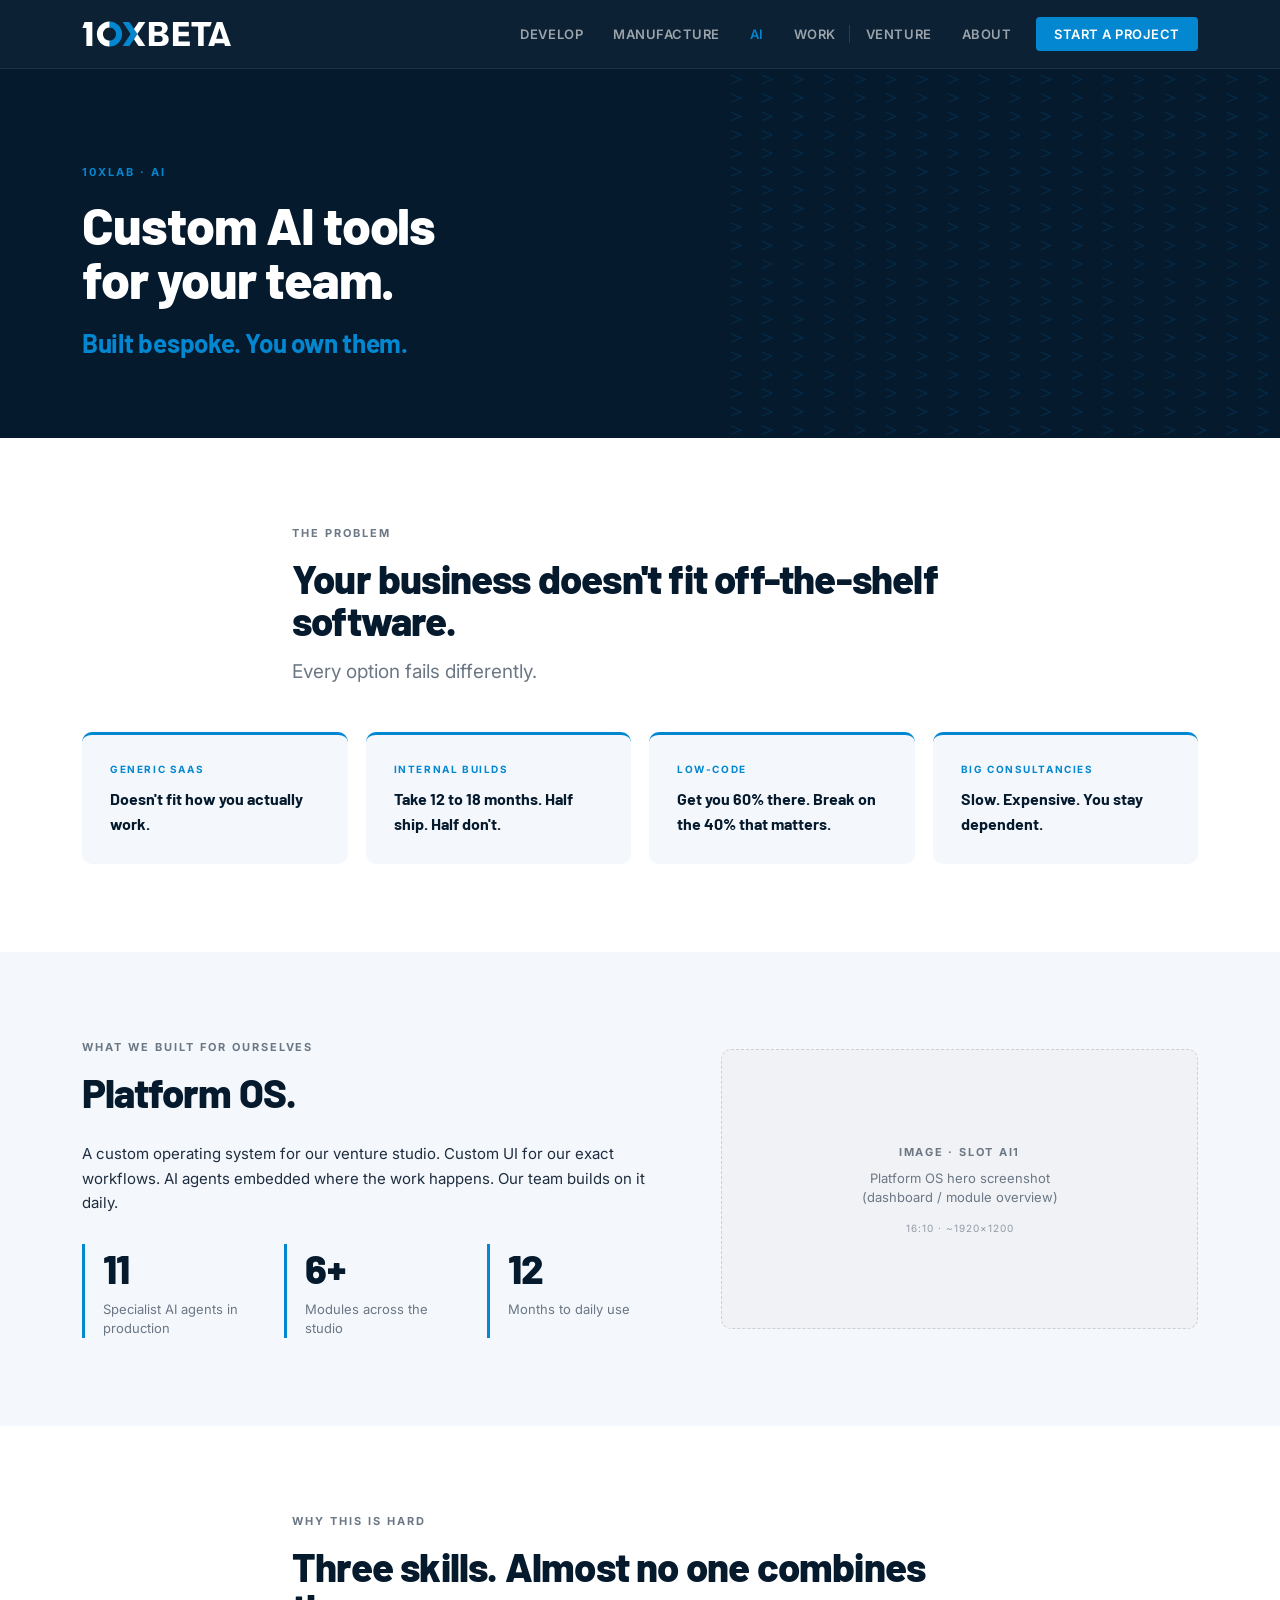
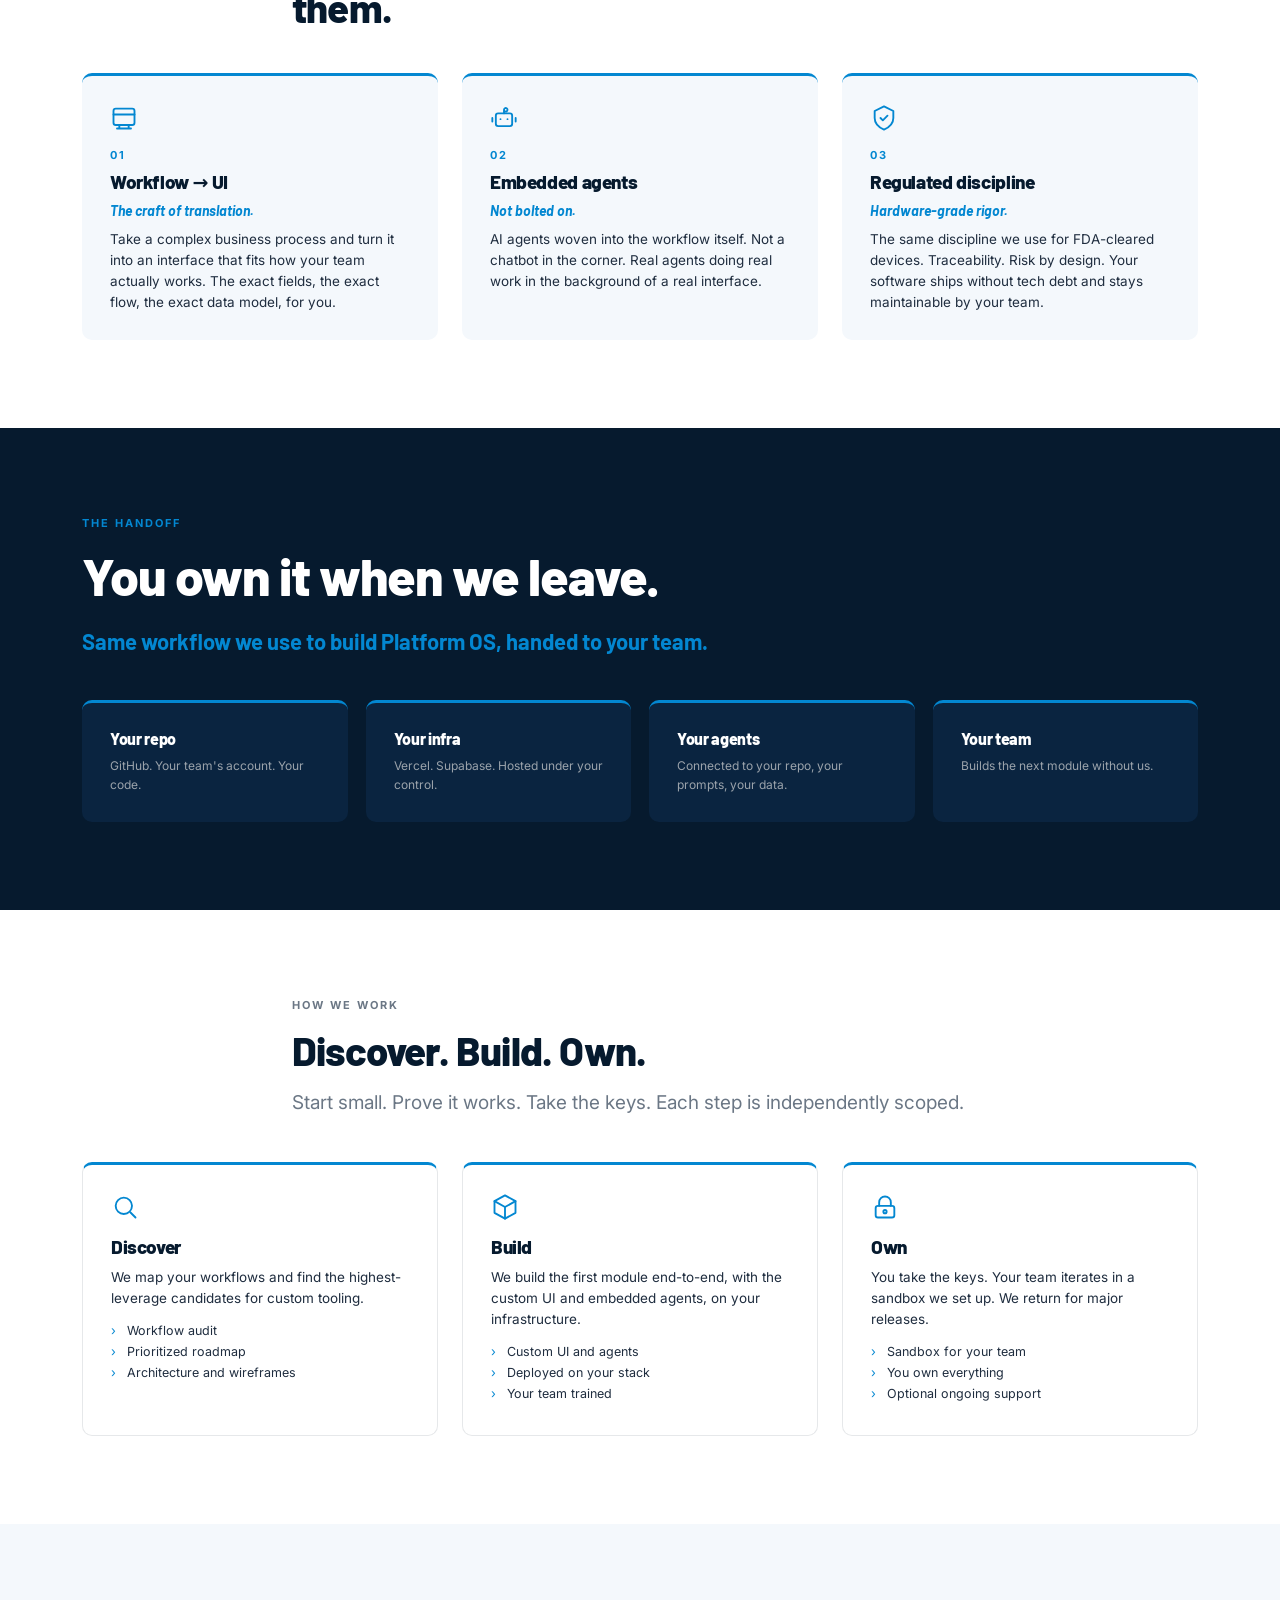
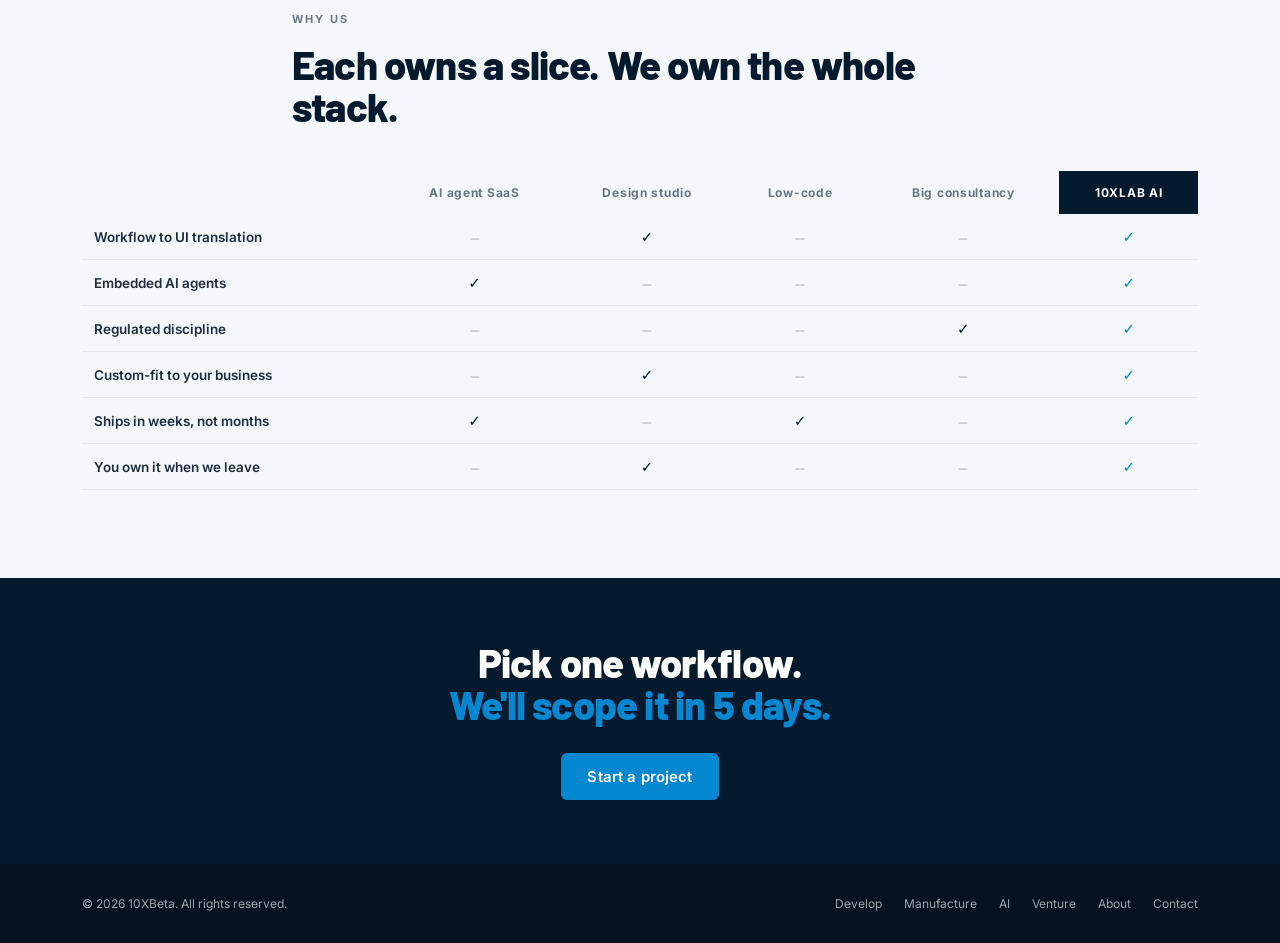
==== ai.html @ 8e8c8573 "Split monolith into multi-page static site (8 pages + README)" ====
<!doctype html>
<html lang="en">
<head>
<meta charset="utf-8">
<meta name="viewport" content="width=device-width, initial-scale=1">
<title>10XLAB AI — Custom AI tools for your team</title>
<meta name="description" content="Custom AI tools built bespoke for your team. Embedded agents inside a UI designed for how you actually work. You own them.">
<link rel="stylesheet" href="/styles.css">
</head>
<body>
<header>
  <div class="wrap"><div class="nav">
    <div class="logo"><a href="/" aria-label="10XBeta home"><svg viewBox="0 0 2010 350" xmlns="http://www.w3.org/2000/svg"><path fill="#0387D1" d="M370.1,5.1v81.7c48.7,0,88.2,39.5,88.2,88.2s-39.5,88.2-88.2,88.2v81.7C464,344.9,540,268.8,540,175C540,81.2,464,5.1,370.1,5.1z"/><polygon fill="#0387D1" points="637.2,12.2 546.4,12.2 654.3,175 547.3,337.8 638.1,337.8 745.1,175"/><path fill="#fff" d="M200.3,175c0,93.8,76.1,169.9,169.9,169.9v-81.7c-48.7,0-88.2-39.5-88.2-88.2c0-48.7,39.5-88.2,88.2-88.2V5.1C276.3,5.1,200.3,81.2,200.3,175z"/><polygon fill="#fff" points="34.3,12.2 5,95.2 56.4,95.2 59,95.2 58.9,98 58.9,337.8 139.1,337.8 139.1,12.2"/><polygon fill="#fff" points="761.4,337.8 852.1,337.8 745.1,175 699.7,244"/><polygon fill="#fff" points="1299.7,204.6 1437.7,204.6 1437.7,145.5 1299.7,145.5 1299.7,72.7 1437.7,72.7 1437.7,12.2 1224.4,12.2 1224.4,337.8 1451.9,337.8 1451.9,277.3 1299.7,277.3"/><path fill="#fff" d="M1889.6,12.2h-75.8l-115,325.5h79.5l11.2-39.5h124.8l11.2,39.5h79.5L1889.6,12.2z M1806.2,239.2l45.7-144.6l45.7,144.6H1806.2z"/><path fill="#fff" d="M1092.5,172.7c23.1-3.2,61.4-29.9,61.4-77.8c0-46.3-36.6-82.6-98.8-82.6H900.4v325.5h162.8c73.6,0,104-40.6,104-90.9S1126.7,177.2,1092.5,172.7z M1035.5,68c29.8,0,43.6,16,43.6,36.6s-13,41-43,41h-59.8L975.7,68H1035.5z M1041,282.1h-65.3l-0.1-82.3h66.3c28.9,0,44.6,19,44.6,41.2C1086.5,263.2,1069.8,282.1,1041,282.1z"/><polygon fill="#fff" points="762.3,12.2 699.7,106.6 745.1,175 853,12.2"/><polygon fill="#fff" points="1747.2,12.2 1473.9,12.2 1473.9,72.7 1563.2,72.7 1563.2,337.8 1638.1,337.8 1638.1,72.7 1725.8,72.7"/></svg></a></div>
    <nav class="navlinks">
      <a href="/develop">Develop</a>
      <a href="/manufacture">Manufacture</a>
      <a href="/ai" aria-current="page">AI</a>
      <a href="/work">Work</a>
      <a href="/venture" class="venture-tab">Venture</a>
      <a href="/about">About</a>
      <a href="/contact" class="nav-cta">Start a project</a>
    </nav>
  </div></div>
</header>

<main>
  <section class="hero" style="padding:96px 0 80px;">
    <svg class="chevfield" viewBox="0 0 400 600" preserveAspectRatio="none"></svg>
    <div class="wrap">
      <div class="eyebrow">10XLAB · AI</div>
      <h1 style="font-size:52px;">Custom AI tools<br>for your team.</h1>
      <div class="sub">Built bespoke. You own them.</div>
    </div>
  </section>

  <section>
    <div class="wrap section-head">
      <div class="eyebrow muted">The problem</div>
      <h2>Your business doesn't fit off-the-shelf software.</h2>
      <p class="lede mt-s">Every option fails differently.</p>
    </div>
    <div class="wrap">
      <div class="cards4">
        <div class="card"><div class="clabel">Generic SaaS</div><p style="font-family:var(--head);font-weight:700;font-size:16px;color:var(--navy);">Doesn't fit how you actually work.</p></div>
        <div class="card"><div class="clabel">Internal builds</div><p style="font-family:var(--head);font-weight:700;font-size:16px;color:var(--navy);">Take 12 to 18 months. Half ship. Half don't.</p></div>
        <div class="card"><div class="clabel">Low-code</div><p style="font-family:var(--head);font-weight:700;font-size:16px;color:var(--navy);">Get you 60% there. Break on the 40% that matters.</p></div>
        <div class="card"><div class="clabel">Big consultancies</div><p style="font-family:var(--head);font-weight:700;font-size:16px;color:var(--navy);">Slow. Expensive. You stay dependent.</p></div>
      </div>
    </div>
  </section>

  <section class="bg-sunken">
    <div class="wrap split wide-left">
      <div>
        <div class="eyebrow muted">What we built for ourselves</div>
        <h2>Platform OS.</h2>
        <p class="prose mt-m">A custom operating system for our venture studio. Custom UI for our exact workflows. AI agents embedded where the work happens. Our team builds on it daily.</p>
        <div class="stats" style="grid-template-columns:repeat(3,1fr);margin-top:28px;">
          <div class="stat"><div class="num">11</div><div class="lbl">Specialist AI agents in production</div></div>
          <div class="stat"><div class="num">6+</div><div class="lbl">Modules across the studio</div></div>
          <div class="stat"><div class="num">12</div><div class="lbl">Months to daily use</div></div>
        </div>
      </div>
      <div class="ph"><div class="pht">Image · Slot AI1</div><div class="phd">Platform OS hero screenshot<br>(dashboard / module overview)</div><div class="pha">16:10 · ~1920×1200</div></div>
    </div>
  </section>

  <section>
    <div class="wrap section-head">
      <div class="eyebrow muted">Why this is hard</div>
      <h2>Three skills. Almost no one combines them.</h2>
    </div>
    <div class="wrap">
      <div class="cards3">
        <div class="card"><div class="ico"><svg viewBox="0 0 24 24"><rect x="3" y="4" width="18" height="14" rx="2"/><path d="M3 9h18M8 18v3M16 18v3M6 21h12"/></svg></div><div class="cnum">01</div><h4>Workflow → UI</h4><div style="font-family:var(--head);font-weight:700;font-style:italic;color:var(--blue);font-size:14px;margin-bottom:10px;">The craft of translation.</div><p>Take a complex business process and turn it into an interface that fits how your team actually works. The exact fields, the exact flow, the exact data model, for you.</p></div>
        <div class="card"><div class="ico"><svg viewBox="0 0 24 24"><rect x="5" y="8" width="14" height="11" rx="2"/><path d="M12 8V5M12 5a1.5 1.5 0 1 0 0-.01"/><path d="M9 13h.01M15 13h.01"/><path d="M2 12v3M22 12v3"/></svg></div><div class="cnum">02</div><h4>Embedded agents</h4><div style="font-family:var(--head);font-weight:700;font-style:italic;color:var(--blue);font-size:14px;margin-bottom:10px;">Not bolted on.</div><p>AI agents woven into the workflow itself. Not a chatbot in the corner. Real agents doing real work in the background of a real interface.</p></div>
        <div class="card"><div class="ico"><svg viewBox="0 0 24 24"><path d="M12 2l8 4v6c0 5-3.5 8-8 10-4.5-2-8-5-8-10V6z"/><path d="M9 12l2 2 4-4"/></svg></div><div class="cnum">03</div><h4>Regulated discipline</h4><div style="font-family:var(--head);font-weight:700;font-style:italic;color:var(--blue);font-size:14px;margin-bottom:10px;">Hardware-grade rigor.</div><p>The same discipline we use for FDA-cleared devices. Traceability. Risk by design. Your software ships without tech debt and stays maintainable by your team.</p></div>
      </div>
    </div>
  </section>

  <section class="bg-navy">
    <div class="wrap moment">
      <div class="eyebrow">The handoff</div>
      <h2>You own it when we leave.</h2>
      <div class="msub">Same workflow we use to build Platform OS, handed to your team.</div>
      <div class="cards4 mt-l">
        <div class="card" style="background:var(--navy-2);"><h4 style="color:var(--white);font-size:16px;">Your repo</h4><p style="color:var(--dim);font-size:12px;">GitHub. Your team's account. Your code.</p></div>
        <div class="card" style="background:var(--navy-2);"><h4 style="color:var(--white);font-size:16px;">Your infra</h4><p style="color:var(--dim);font-size:12px;">Vercel. Supabase. Hosted under your control.</p></div>
        <div class="card" style="background:var(--navy-2);"><h4 style="color:var(--white);font-size:16px;">Your agents</h4><p style="color:var(--dim);font-size:12px;">Connected to your repo, your prompts, your data.</p></div>
        <div class="card" style="background:var(--navy-2);"><h4 style="color:var(--white);font-size:16px;">Your team</h4><p style="color:var(--dim);font-size:12px;">Builds the next module without us.</p></div>
      </div>
    </div>
  </section>

  <section>
    <div class="wrap section-head">
      <div class="eyebrow muted">How we work</div>
      <h2>Discover. Build. Own.</h2>
      <p class="lede mt-s">Start small. Prove it works. Take the keys. Each step is independently scoped.</p>
    </div>
    <div class="wrap">
      <div class="cards3">
        <div class="card outline"><div class="ico"><svg viewBox="0 0 24 24"><circle cx="11" cy="11" r="7"/><path d="M21 21l-4.3-4.3"/></svg></div><h4>Discover</h4><p style="margin-bottom:14px;">We map your workflows and find the highest-leverage candidates for custom tooling.</p><ul style="list-style:none;"><li style="font-size:12.5px;color:var(--text);padding-left:16px;position:relative;margin-bottom:6px;"><span style="position:absolute;left:0;color:var(--blue);">›</span>Workflow audit</li><li style="font-size:12.5px;color:var(--text);padding-left:16px;position:relative;margin-bottom:6px;"><span style="position:absolute;left:0;color:var(--blue);">›</span>Prioritized roadmap</li><li style="font-size:12.5px;color:var(--text);padding-left:16px;position:relative;margin-bottom:6px;"><span style="position:absolute;left:0;color:var(--blue);">›</span>Architecture and wireframes</li></ul></div>
        <div class="card outline"><div class="ico"><svg viewBox="0 0 24 24"><path d="M12 2l9 5v10l-9 5-9-5V7z"/><path d="M3 7l9 5 9-5M12 12v10"/></svg></div><h4>Build</h4><p style="margin-bottom:14px;">We build the first module end-to-end, with the custom UI and embedded agents, on your infrastructure.</p><ul style="list-style:none;"><li style="font-size:12.5px;color:var(--text);padding-left:16px;position:relative;margin-bottom:6px;"><span style="position:absolute;left:0;color:var(--blue);">›</span>Custom UI and agents</li><li style="font-size:12.5px;color:var(--text);padding-left:16px;position:relative;margin-bottom:6px;"><span style="position:absolute;left:0;color:var(--blue);">›</span>Deployed on your stack</li><li style="font-size:12.5px;color:var(--text);padding-left:16px;position:relative;margin-bottom:6px;"><span style="position:absolute;left:0;color:var(--blue);">›</span>Your team trained</li></ul></div>
        <div class="card outline"><div class="ico"><svg viewBox="0 0 24 24"><path d="M7 11V8a5 5 0 0 1 10 0v3"/><rect x="4" y="11" width="16" height="10" rx="2"/><circle cx="12" cy="16" r="1.4"/></svg></div><h4>Own</h4><p style="margin-bottom:14px;">You take the keys. Your team iterates in a sandbox we set up. We return for major releases.</p><ul style="list-style:none;"><li style="font-size:12.5px;color:var(--text);padding-left:16px;position:relative;margin-bottom:6px;"><span style="position:absolute;left:0;color:var(--blue);">›</span>Sandbox for your team</li><li style="font-size:12.5px;color:var(--text);padding-left:16px;position:relative;margin-bottom:6px;"><span style="position:absolute;left:0;color:var(--blue);">›</span>You own everything</li><li style="font-size:12.5px;color:var(--text);padding-left:16px;position:relative;margin-bottom:6px;"><span style="position:absolute;left:0;color:var(--blue);">›</span>Optional ongoing support</li></ul></div>
      </div>
    </div>
  </section>

  <section class="bg-sunken">
    <div class="wrap section-head">
      <div class="eyebrow muted">Why us</div>
      <h2>Each owns a slice. We own the whole stack.</h2>
    </div>
    <div class="wrap">
      <table class="ctable">
        <thead><tr><th></th><th>AI agent SaaS</th><th>Design studio</th><th>Low-code</th><th>Big consultancy</th><th class="us">10XLAB AI</th></tr></thead>
        <tbody>
          <tr><td>Workflow to UI translation</td><td class="no">—</td><td class="yes">✓</td><td class="no">—</td><td class="no">—</td><td class="us yes">✓</td></tr>
          <tr><td>Embedded AI agents</td><td class="yes">✓</td><td class="no">—</td><td class="no">—</td><td class="no">—</td><td class="us yes">✓</td></tr>
          <tr><td>Regulated discipline</td><td class="no">—</td><td class="no">—</td><td class="no">—</td><td class="yes">✓</td><td class="us yes">✓</td></tr>
          <tr><td>Custom-fit to your business</td><td class="no">—</td><td class="yes">✓</td><td class="no">—</td><td class="no">—</td><td class="us yes">✓</td></tr>
          <tr><td>Ships in weeks, not months</td><td class="yes">✓</td><td class="no">—</td><td class="yes">✓</td><td class="no">—</td><td class="us yes">✓</td></tr>
          <tr><td>You own it when we leave</td><td class="no">—</td><td class="yes">✓</td><td class="no">—</td><td class="no">—</td><td class="us yes">✓</td></tr>
        </tbody>
      </table>
    </div>
  </section>

  <section class="bg-navy tight">
    <div class="wrap" style="text-align:center;">
      <h2 style="font-size:40px;">Pick one workflow.<br><span style="color:var(--blue);">We'll scope it in 5 days.</span></h2>
      <a class="btn btn-primary mt-m" href="/contact">Start a project</a>
    </div>
  </section>
</main>

<footer class="foot">
  <div class="wrap foot-row">
    <div>© 2026 10XBeta. All rights reserved.</div>
    <div class="foot-links"><a href="/develop">Develop</a><a href="/manufacture">Manufacture</a><a href="/ai">AI</a><a href="/venture">Venture</a><a href="/about">About</a><a href="/contact">Contact</a></div>
  </div>
</footer>
<script src="/script.js" defer></script>
</body>
</html>
---- styles.css ----
@import url('https://fonts.googleapis.com/css2?family=Barlow:wght@400;500;600;700;800&family=Inter:wght@400;500;600&display=swap');

:root {
  --navy: #061A2E;
  --navy-2: #0A2440;
  --blue: #0387D1;
  --white: #FFFFFF;
  --text: #1F2D3F;
  --muted: #6B7785;
  --dim: #9BA3AB;
  --dim2: #CDD1D5;
  --border: #E6E8EA;
  --sunken: #F4F8FC;
  --ph-bg: #F0F2F5;
  --ph-border: #CDD1D5;
  --head: 'Barlow', system-ui, sans-serif;
  --body: 'Inter', system-ui, sans-serif;
}

* { margin: 0; padding: 0; box-sizing: border-box; }

body { font-family: var(--body); color: var(--text); background: var(--white); -webkit-font-smoothing: antialiased; }

.wrap { max-width: 1180px; margin: 0 auto; padding: 0 32px; }

/* ── NAV ── */
header {
  position: sticky; top: 0; z-index: 100;
  background: rgba(6,26,46,0.97); backdrop-filter: blur(8px);
  border-bottom: 1px solid rgba(255,255,255,0.08);
}
.nav { display: flex; align-items: center; justify-content: space-between; height: 68px; }
.logo { display: flex; align-items: center; gap: 0; }
.logo a { display: inline-flex; }
.logo svg { height: 26px; }
.navlinks { display: flex; gap: 4px; align-items: center; }
.navlinks a {
  font-family: var(--body); font-size: 13px; font-weight: 600;
  color: var(--dim); letter-spacing: 0.04em; text-transform: uppercase;
  padding: 8px 13px; border-radius: 4px; transition: all 0.15s; text-decoration: none;
}
.navlinks a:hover { color: var(--white); }
.navlinks a[aria-current="page"] { color: var(--blue); }
.nav-cta {
  background: var(--blue) !important; color: var(--white) !important;
  padding: 9px 18px !important; border-radius: 5px; margin-left: 8px;
}
.nav-cta:hover { background: #0470b0 !important; }
.venture-tab { position: relative; }
.venture-tab::before {
  content: ''; position: absolute; left: -4px; top: 50%; transform: translateY(-50%);
  width: 1px; height: 18px; background: rgba(255,255,255,0.12);
}

/* ── SECTIONS ── */
section { padding: 88px 0; }
section.tight { padding: 64px 0; }

.eyebrow {
  font-size: 11px; font-weight: 700; letter-spacing: 0.18em; text-transform: uppercase;
  color: var(--blue); margin-bottom: 18px;
}
.eyebrow.muted { color: var(--muted); }

h1, h2, h3, h4 { font-family: var(--head); font-weight: 800; color: var(--navy); letter-spacing: -0.02em; line-height: 1.04; }
h1 { font-size: 60px; }
h2 { font-size: 40px; }
h3 { font-size: 26px; }
.lede { font-size: 19px; line-height: 1.6; color: var(--muted); font-weight: 400; }
.prose { font-size: 15px; line-height: 1.65; color: var(--text); }

.blue { color: var(--blue); }

/* ── HERO ── */
.hero { background: var(--navy); color: var(--white); position: relative; overflow: hidden; padding: 120px 0 110px; }
.hero h1 { color: var(--white); font-size: 64px; max-width: 880px; }
.hero .sub { font-family: var(--head); font-weight: 700; font-size: 26px; color: var(--blue); margin-top: 22px; letter-spacing: -0.01em; }
.hero .desc { font-size: 17px; color: var(--dim); margin-top: 26px; max-width: 620px; line-height: 1.6; }
.chevfield { position: absolute; top: 0; right: 0; width: 44%; height: 100%; opacity: 0.45; pointer-events: none; }

/* ── HERO LAYOUT WITH CYCLING PRODUCT ── */
.hero-grid { display: grid; grid-template-columns: 1.05fr 0.95fr; gap: 40px; align-items: center; position: relative; z-index: 2; }
.hero-stage { position: relative; min-height: 380px; display: flex; align-items: center; justify-content: center; }
.hero-stage .cyc {
  position: absolute; inset: 0; display: flex; align-items: center; justify-content: center;
  opacity: 0; transition: opacity 1.1s ease-in-out;
}
.hero-stage .cyc.on { opacity: 1; }
.hero-stage .prodph {
  width: 88%; max-width: 420px; aspect-ratio: 1/1; border-radius: 12px;
  background: radial-gradient(circle at 50% 45%, rgba(3,135,209,0.16), rgba(3,135,209,0) 62%);
  display: flex; flex-direction: column; align-items: center; justify-content: center;
  text-align: center; color: var(--dim); border: 1.5px dashed rgba(255,255,255,0.18);
}
.hero-stage .prodph .pht { font-size: 10px; font-weight: 700; letter-spacing: 0.16em; text-transform: uppercase; color: var(--blue); margin-bottom: 8px; }
.hero-stage .prodph .phd { font-size: 12px; line-height: 1.45; color: var(--dim2); max-width: 80%; }
.hero-dots { position: absolute; bottom: 8px; left: 50%; transform: translateX(-50%); display: flex; gap: 7px; z-index: 3; }
.hero-dots span { width: 6px; height: 6px; border-radius: 50%; background: rgba(255,255,255,0.25); transition: background 0.3s; }
.hero-dots span.on { background: var(--blue); }
@media (max-width: 900px) { .hero-grid { grid-template-columns: 1fr; } .hero-stage { min-height: 280px; margin-top: 30px; } }

.hero-ctas { margin-top: 38px; display: flex; gap: 14px; flex-wrap: wrap; }
.btn {
  font-family: var(--body); font-weight: 600; font-size: 15px; cursor: pointer;
  padding: 14px 26px; border-radius: 6px; border: none; transition: all 0.15s; letter-spacing: 0.01em;
  text-decoration: none; display: inline-block;
}
.btn-primary { background: var(--blue); color: var(--white); }
.btn-primary:hover { background: #0470b0; }
.btn-ghost { background: transparent; color: var(--white); border: 1px solid rgba(255,255,255,0.25); }
.btn-ghost:hover { border-color: var(--white); }

/* ── DOORS ── */
.doors { display: grid; grid-template-columns: repeat(3, 1fr); gap: 22px; margin-top: 56px; }
.door {
  background: var(--navy-2); border-radius: 10px; padding: 30px 28px;
  border-top: 3px solid var(--blue); transition: transform 0.15s, box-shadow 0.15s; text-align: left;
  text-decoration: none; display: block; color: inherit;
}
.door:hover { transform: translateY(-4px); }
.door .dlabel { font-size: 11px; font-weight: 700; letter-spacing: 0.16em; text-transform: uppercase; color: var(--blue); }
.door h3 { color: var(--white); margin: 14px 0 10px; font-size: 24px; }
.door p { color: var(--dim); font-size: 14px; line-height: 1.55; }
.door .arrow { color: var(--blue); font-size: 20px; margin-top: 16px; display: inline-block; }

/* ── STATS ── */
.stats { display: grid; grid-template-columns: repeat(4, 1fr); gap: 24px; }
.stat { border-left: 3px solid var(--blue); padding-left: 18px; }
.stat .num { font-family: var(--head); font-weight: 800; font-size: 40px; color: var(--navy); letter-spacing: -0.02em; }
.stat.dark .num { color: var(--white); }
.stat .lbl { font-size: 13px; color: var(--muted); margin-top: 8px; line-height: 1.45; }
.stat.dark .lbl { color: var(--dim); }

/* ── CARDS ── */
.cards3 { display: grid; grid-template-columns: repeat(3, 1fr); gap: 24px; }
.cards4 { display: grid; grid-template-columns: repeat(4, 1fr); gap: 18px; }
.cards2 { display: grid; grid-template-columns: repeat(2, 1fr); gap: 28px; }
.card { background: var(--sunken); border-radius: 10px; padding: 28px; border-top: 3px solid var(--blue); }
.card.outline { background: var(--white); border: 1px solid var(--border); border-top: 3px solid var(--blue); }
.card .clabel { font-size: 10px; font-weight: 700; letter-spacing: 0.16em; text-transform: uppercase; color: var(--blue); margin-bottom: 12px; }
.card h4 { font-size: 19px; margin-bottom: 10px; }
.card p { font-size: 13.5px; line-height: 1.55; color: var(--text); }
.card .cnum { font-size: 11px; font-weight: 700; letter-spacing: 0.14em; color: var(--blue); margin-bottom: 10px; }

/* ── ICONS ── */
.ico { width: 28px; height: 28px; display: block; margin-bottom: 16px; }
.ico svg { width: 100%; height: 100%; stroke: var(--blue); stroke-width: 1.6; fill: none; stroke-linecap: round; stroke-linejoin: round; }
.ico.lg { width: 34px; height: 34px; }

/* ── MOMENT ── */
.moment { text-align: left; }
.moment h2 { font-size: 52px; line-height: 1.05; }
.moment .msub { font-family: var(--head); font-weight: 700; font-size: 22px; color: var(--blue); margin-top: 24px; max-width: 760px; line-height: 1.3; }
.moment .mfoot { font-size: 14px; color: var(--muted); margin-top: 28px; max-width: 720px; line-height: 1.6; }

/* ── SPLIT ── */
.split { display: grid; grid-template-columns: 1fr 1fr; gap: 56px; align-items: center; }
.split.wide-left { grid-template-columns: 1.1fr 0.9fr; }

/* ── IMAGE PLACEHOLDER ── */
.ph {
  background: var(--ph-bg); border: 1.5px dashed var(--ph-border); border-radius: 10px;
  display: flex; flex-direction: column; align-items: center; justify-content: center;
  text-align: center; color: var(--muted); padding: 32px; min-height: 280px;
}
.ph .pht { font-size: 11px; font-weight: 700; letter-spacing: 0.16em; text-transform: uppercase; margin-bottom: 10px; }
.ph .phd { font-size: 13px; line-height: 1.5; }
.ph .pha { font-size: 10px; letter-spacing: 0.1em; margin-top: 14px; opacity: 0.7; }

/* ── VOLUME CURVE ── */
.zones { display: grid; grid-template-columns: repeat(3, 1fr); gap: 20px; }
.zone { border-radius: 10px; padding: 26px 24px; border-top: 3px solid var(--blue); }
.zone.us { background: var(--navy); }
.zone.other { background: var(--sunken); }
.zone .ztag { font-size: 10px; font-weight: 700; letter-spacing: 0.16em; text-transform: uppercase; margin-bottom: 10px; }
.zone.us .ztag { color: var(--blue); }
.zone.other .ztag { color: var(--muted); }
.zone .zvol { font-family: var(--head); font-weight: 800; font-size: 28px; letter-spacing: -0.02em; }
.zone.us .zvol { color: var(--white); }
.zone.other .zvol { color: var(--navy); }
.zone .zhead { font-family: var(--head); font-weight: 700; font-style: italic; font-size: 14px; margin: 8px 0 14px; }
.zone.us .zhead { color: var(--blue); }
.zone.other .zhead { color: var(--muted); }
.zone p { font-size: 13px; line-height: 1.5; }
.zone.us p { color: var(--dim); }
.zone.other p { color: var(--text); }
.vaxis { text-align: center; font-size: 11px; font-weight: 700; letter-spacing: 0.2em; text-transform: uppercase; color: var(--muted); margin-top: 22px; }

/* ── TABLE ── */
.ctable { width: 100%; border-collapse: collapse; margin-top: 12px; }
.ctable th { font-family: var(--body); font-size: 12px; font-weight: 700; letter-spacing: 0.06em; padding: 14px 12px; text-align: center; color: var(--muted); background: var(--sunken); }
.ctable th:first-child { text-align: left; }
.ctable th.us { background: var(--navy); color: var(--white); }
.ctable td { padding: 13px 12px; text-align: center; border-bottom: 1px solid var(--border); font-family: var(--head); font-weight: 700; font-size: 15px; }
.ctable td:first-child { text-align: left; font-family: var(--body); font-weight: 600; font-size: 13.5px; color: var(--text); }
.ctable td.us { background: var(--sunken); color: var(--blue); }
.ctable .yes { color: var(--navy); }
.ctable td.us.yes { color: var(--blue); }
.ctable .no { color: var(--dim2); }

/* ── WORK GRID ── */
.workgrid { display: grid; grid-template-columns: repeat(3, 1fr); gap: 22px; }
.workcard { border: 1px solid var(--border); border-radius: 10px; overflow: hidden; }
.workcard .wimg { background: var(--ph-bg); border-bottom: 1px solid var(--border); height: 170px; display: flex; align-items: center; justify-content: center; color: var(--muted); font-size: 11px; letter-spacing: 0.1em; text-transform: uppercase; }
.workcard .wbody { padding: 20px 22px; }
.workcard .wtag { font-size: 10px; font-weight: 700; letter-spacing: 0.14em; text-transform: uppercase; color: var(--blue); }
.workcard h4 { font-size: 20px; margin: 8px 0 8px; }
.workcard p { font-size: 13px; line-height: 1.5; color: var(--text); }

/* ── PHASES ── */
.phases { display: grid; grid-template-columns: repeat(4, 1fr); gap: 16px; }
.phase { border: 1px solid var(--border); border-radius: 10px; padding: 22px 20px; border-top: 3px solid var(--blue); }
.phase .plabel { font-size: 10px; font-weight: 700; letter-spacing: 0.14em; text-transform: uppercase; color: var(--blue); }
.phase h4 { font-size: 19px; margin: 8px 0; }
.phase .pgoal { font-size: 12.5px; font-style: italic; color: var(--text); margin-bottom: 10px; line-height: 1.35; }
.phase .ptrl { display: inline-block; background: var(--sunken); color: var(--blue); font-size: 10px; font-weight: 700; padding: 4px 10px; border-radius: 4px; margin-bottom: 12px; }
.phase ul { list-style: none; }
.phase li { font-size: 11.5px; color: var(--text); padding-left: 14px; position: relative; margin-bottom: 5px; line-height: 1.35; }
.phase li::before { content: '●'; color: var(--blue); position: absolute; left: 0; font-size: 6px; top: 4px; }

/* ── SECTION BG VARIANTS ── */
.bg-sunken { background: var(--sunken); }
.bg-navy { background: var(--navy); color: var(--white); }
.bg-navy h2, .bg-navy h3 { color: var(--white); }
.bg-navy .lede { color: var(--dim); }
.bg-navy .eyebrow { color: var(--blue); }

/* ── FOOTER / CONTACT ── */
.contact { background: var(--navy); color: var(--white); position: relative; overflow: hidden; }
.contact h2 { color: var(--white); font-size: 52px; }
.contact .blue { color: var(--blue); }
.contacts { display: grid; grid-template-columns: repeat(3, 1fr); gap: 32px; margin-top: 44px; border-top: 1px solid var(--navy-2); padding-top: 32px; }
.contacts .cname { font-family: var(--head); font-weight: 700; font-size: 16px; color: var(--white); }
.contacts .crole { font-size: 10px; font-weight: 700; letter-spacing: 0.14em; text-transform: uppercase; color: var(--blue); margin: 5px 0; }
.contacts .cinfo { font-size: 13px; color: var(--dim); line-height: 1.5; }

footer.foot { background: #04121f; color: var(--dim); padding: 32px 0; font-size: 12px; }
.foot-row { display: flex; justify-content: space-between; align-items: center; }
.foot-links { display: flex; gap: 22px; }
.foot-links a { color: var(--dim); text-decoration: none; }
.foot-links a:hover { color: var(--white); }

.section-head { max-width: 760px; margin-bottom: 44px; }
.section-head h2 { margin-bottom: 16px; }

.mt-s { margin-top: 16px; } .mt-m { margin-top: 28px; } .mt-l { margin-top: 44px; }

.badge-row { display: flex; gap: 10px; flex-wrap: wrap; margin-top: 20px; }
.pill { background: var(--sunken); color: var(--navy); font-size: 12px; font-weight: 600; padding: 7px 14px; border-radius: 20px; border: 1px solid var(--border); }
.bg-navy .pill { background: var(--navy-2); color: var(--white); border-color: rgba(255,255,255,0.1); }

@media (max-width: 900px) {
  .doors, .cards3, .cards4, .zones, .workgrid, .phases, .stats, .split, .cards2, .contacts { grid-template-columns: 1fr; }
  h1, .hero h1 { font-size: 40px; }
  h2, .moment h2, .contact h2 { font-size: 32px; }
  .navlinks { display: none; }
  .foot-row { flex-direction: column; gap: 14px; }
}
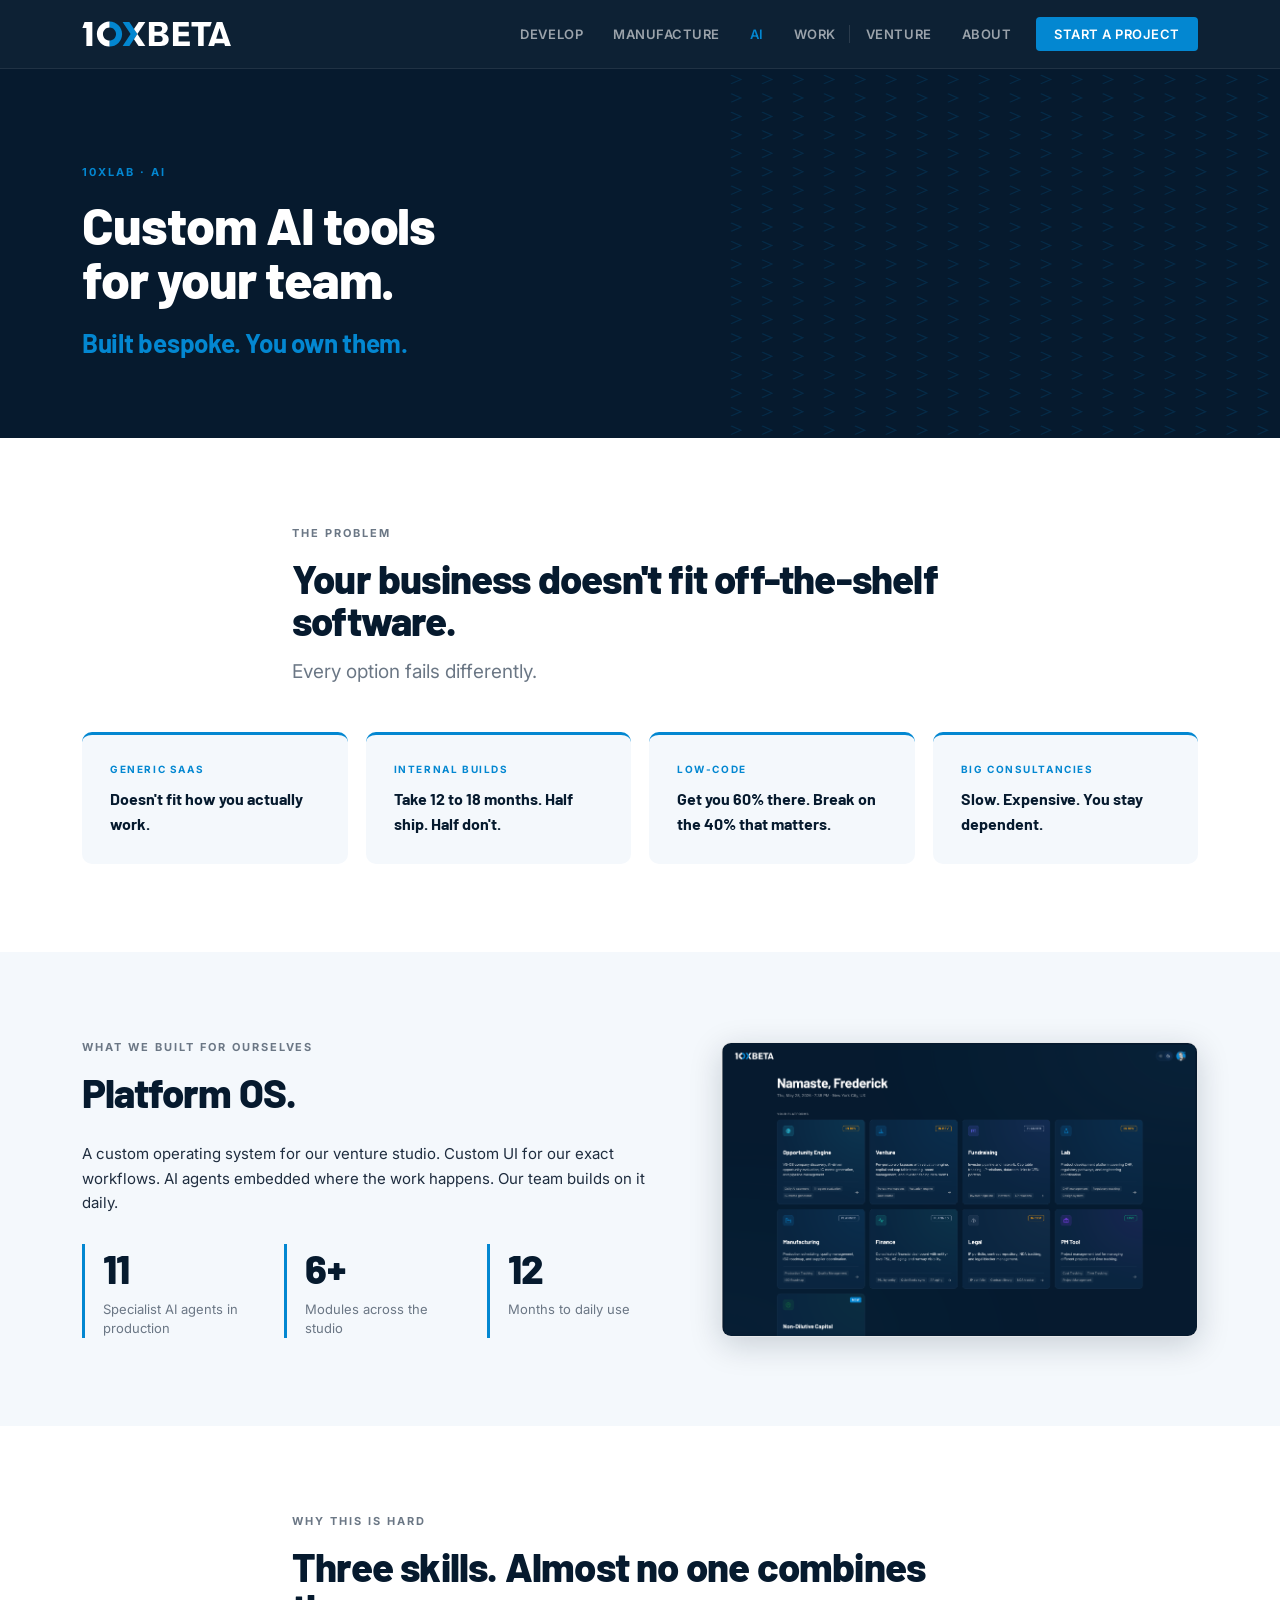
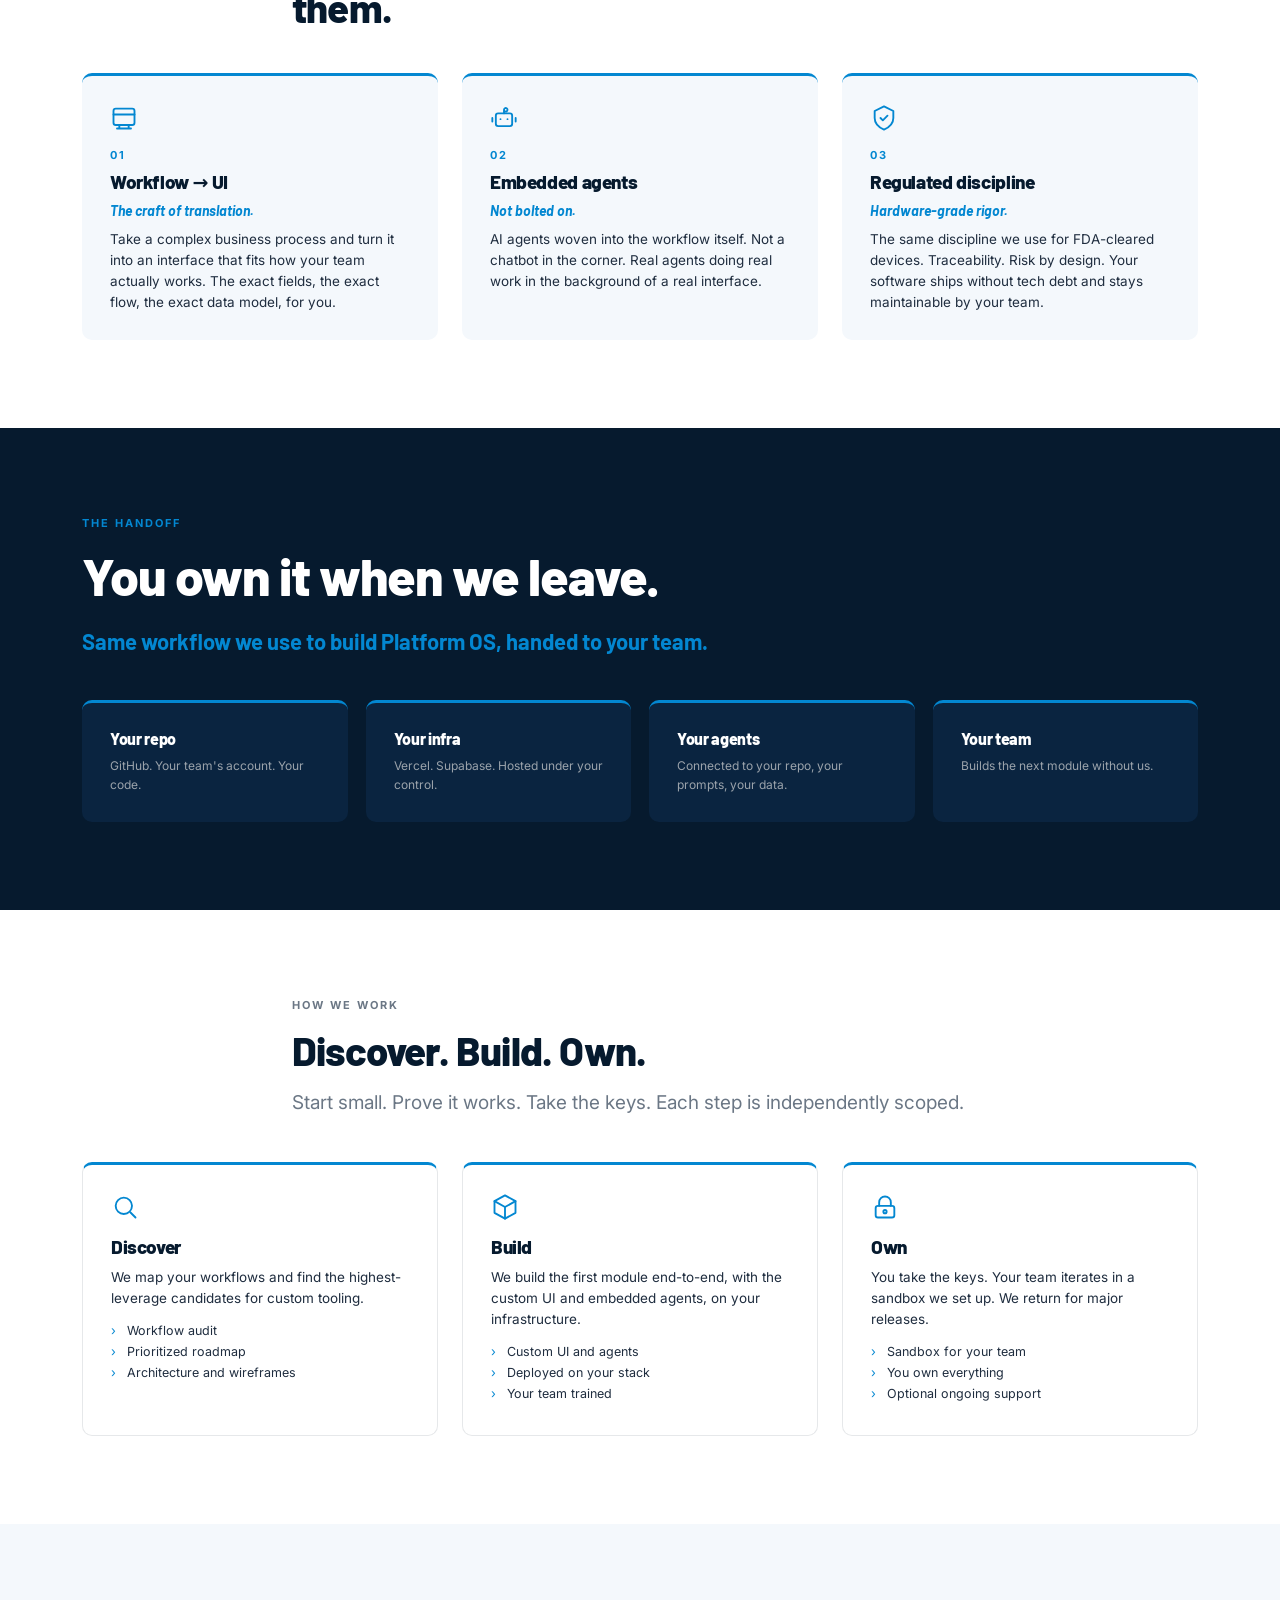
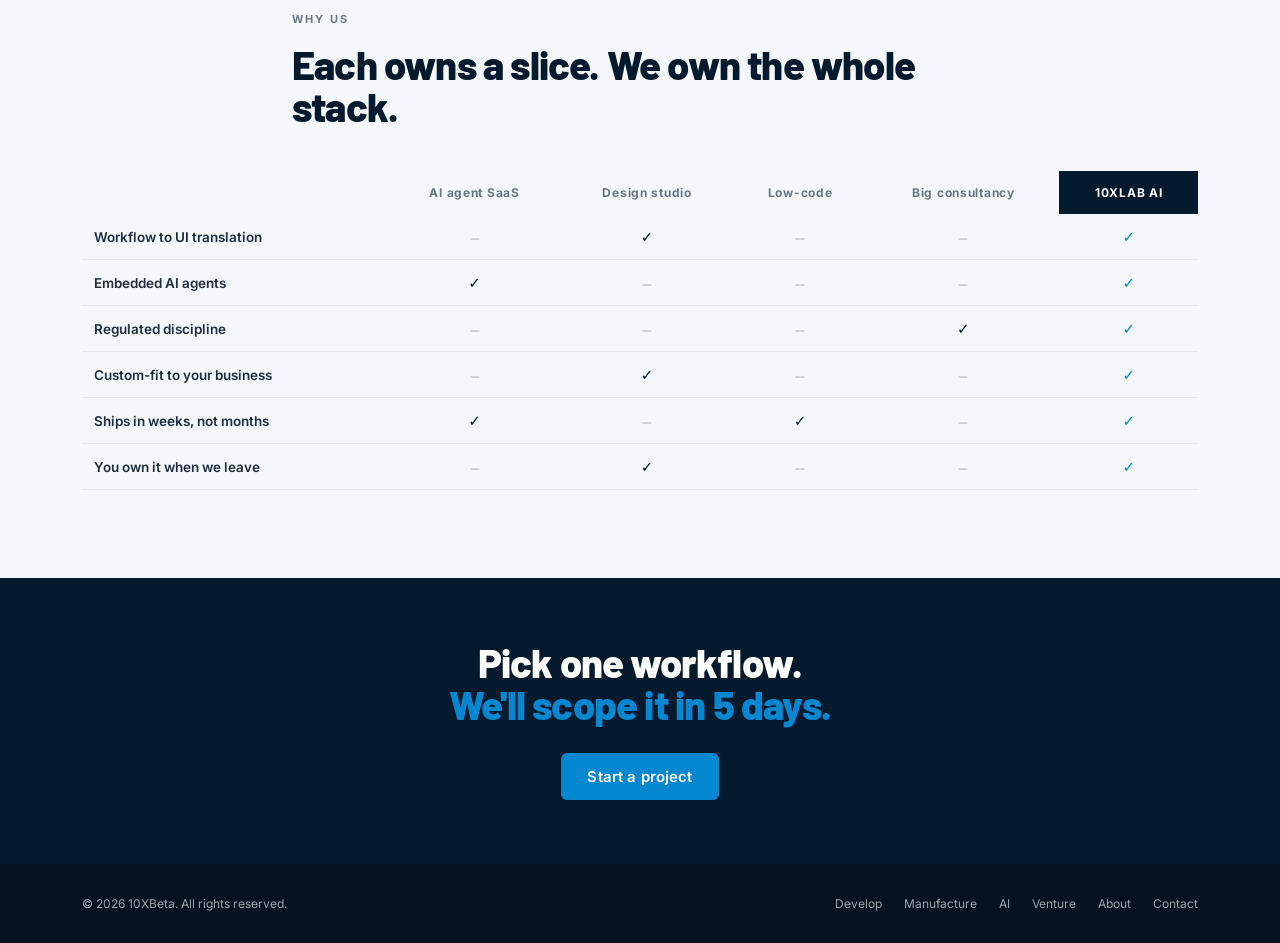
==== commit ddcb4169: "Wire in first real images: Spiro_01 on home hero, platform_01 on AI page" ====
--- a/ai.html
+++ b/ai.html
@@ -61,7 +61,7 @@
           <div class="stat"><div class="num">12</div><div class="lbl">Months to daily use</div></div>
         </div>
       </div>
-      <div class="ph"><div class="pht">Image · Slot AI1</div><div class="phd">Platform OS hero screenshot<br>(dashboard / module overview)</div><div class="pha">16:10 · ~1920×1200</div></div>
+      <div class="screen"><img src="/images/platform/platform_01.png" alt="Platform OS dashboard"></div>
     </div>
   </section>
 
--- a/styles.css
+++ b/styles.css
@@ -94,6 +94,19 @@
 }
 .hero-stage .prodph .pht { font-size: 10px; font-weight: 700; letter-spacing: 0.16em; text-transform: uppercase; color: var(--blue); margin-bottom: 8px; }
 .hero-stage .prodph .phd { font-size: 12px; line-height: 1.45; color: var(--dim2); max-width: 80%; }
+
+/* ── REAL PRODUCT IMAGE (hero) ── */
+.hero-stage .prodimg {
+  width: 92%; max-width: 500px; aspect-ratio: 1/1; border-radius: 12px;
+  background: radial-gradient(circle at 50% 45%, rgba(3,135,209,0.22), rgba(3,135,209,0) 65%);
+  display: flex; align-items: center; justify-content: center;
+  padding: 20px;
+}
+.hero-stage .prodimg img {
+  max-width: 100%; max-height: 100%; object-fit: contain;
+  filter: drop-shadow(0 12px 32px rgba(0,0,0,0.4));
+}
+
 .hero-dots { position: absolute; bottom: 8px; left: 50%; transform: translateX(-50%); display: flex; gap: 7px; z-index: 3; }
 .hero-dots span { width: 6px; height: 6px; border-radius: 50%; background: rgba(255,255,255,0.25); transition: background 0.3s; }
 .hero-dots span.on { background: var(--blue); }
@@ -166,6 +179,10 @@
 .ph .pht { font-size: 11px; font-weight: 700; letter-spacing: 0.16em; text-transform: uppercase; margin-bottom: 10px; }
 .ph .phd { font-size: 13px; line-height: 1.5; }
 .ph .pha { font-size: 10px; letter-spacing: 0.1em; margin-top: 14px; opacity: 0.7; }
+
+/* ── SCREEN (real screenshot, e.g. Platform OS) ── */
+.screen { border-radius: 10px; overflow: hidden; box-shadow: 0 8px 32px rgba(6,26,46,0.18); border: 1px solid var(--border); background: var(--white); }
+.screen img { width: 100%; height: auto; display: block; }
 
 /* ── VOLUME CURVE ── */
 .zones { display: grid; grid-template-columns: repeat(3, 1fr); gap: 20px; }
